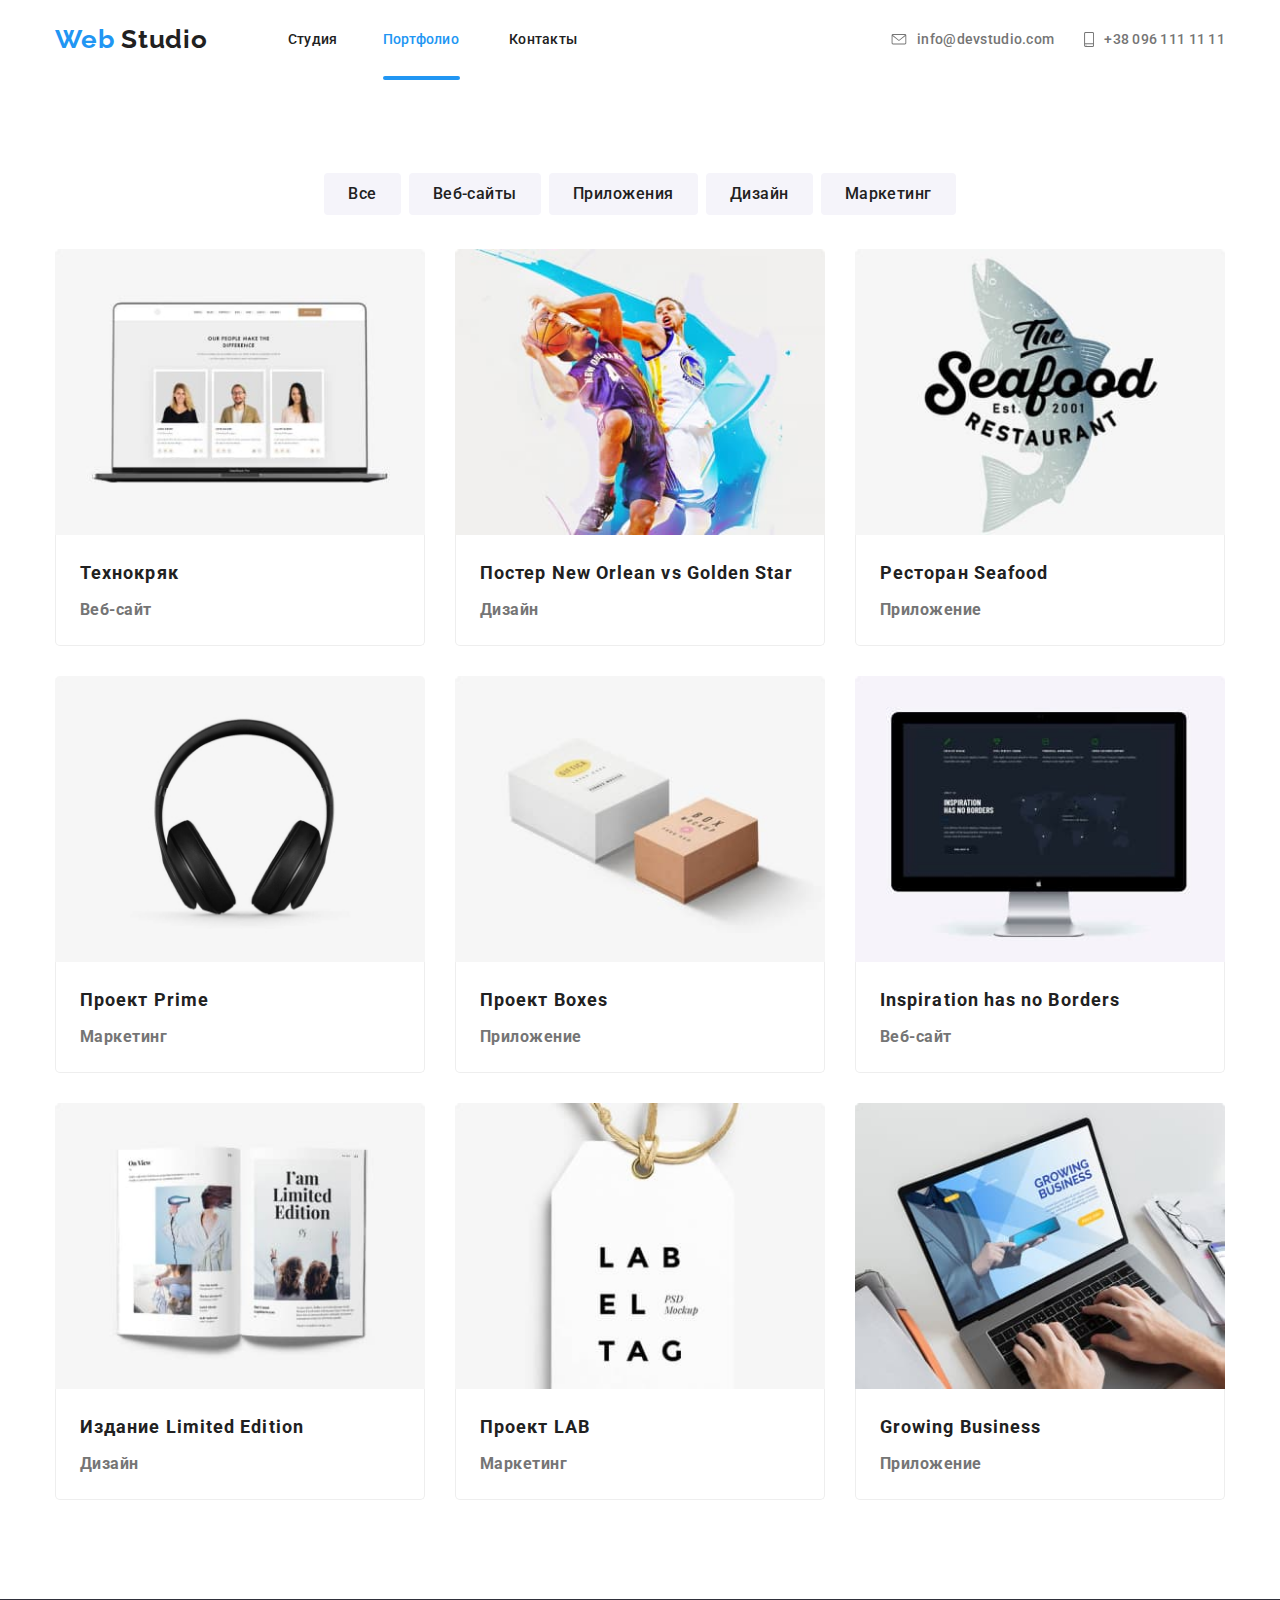
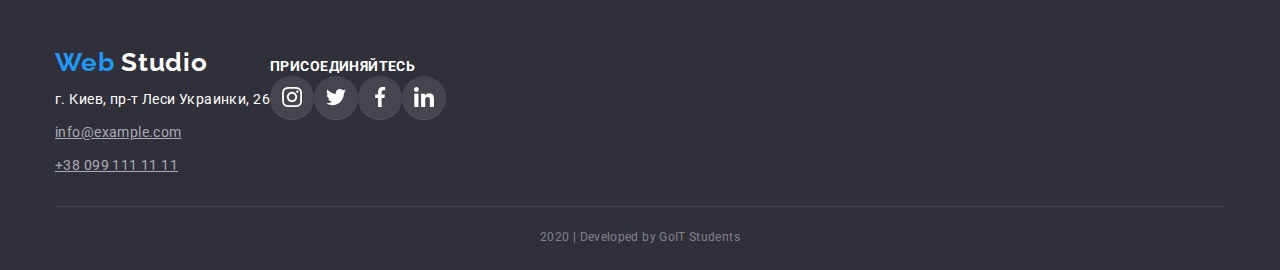
==== portfolio.html @ 47454bf3 "добавляет все файлы" ====
<!DOCTYPE html>
<html lang="ru">
  <head>
    <meta charset="UTF-8" />
    <meta name="viewport" content="width=device-width, initial-scale=1.0" />
    <title>Portfolio</title>
    <link
      href="https://fonts.googleapis.com/css?family=Raleway:700|Roboto:400,500,700,900&display=swap"
      rel="stylesheet"
    />
    <link
      rel="stylesheet"
      href="https://cdnjs.cloudflare.com/ajax/libs/modern-normalize/0.6.0/modern-normalize.min.css"
    />
    <link rel="stylesheet" href="./css/common.css" />
    <link rel="stylesheet" href="./css/portfolio.css" />
  </head>
  <body>
    <!-- Хедер -->
    <header>
      <div class="container navigation">
        <nav class="navigation">
          <a href="" class="logo">
            Web <span class="logo-studio">Studio</span></a
          >
          <ul class="site-nav">
            <li class="item studio">
              <a href="./index.html" class="link">Студия</a>
            </li>
            <li class="item portfolio">
              <a href="./portfolio.html" class="link current portfolio"
                >Портфолио</a
              >
            </li>
            <li class="item"><a href="" class="link">Контакты</a></li>
          </ul>
        </nav>
        <ul class="contact-nav">
          <li class="item mail">
            <a href="mailto:info@devstudio.com" class="link">
              <svg class="mail-icon">
                <use href="./images/sprite.svg#envelope"></use>
              </svg>
              info@devstudio.com
            </a>
          </li>
          <li class="item phone">
            <a href="tel:+380961111111" class="link">
              <svg class="phone-icon">
                <use href="./images/sprite.svg#smartphone"></use>
              </svg>
              +38 096 111 11 11
            </a>
          </li>
        </ul>
      </div>
    </header>

    <!-- main section -->
    <main>
      <section class="section">
        <div class="container main">
          <ul class="service-list">
            <li class="link"><button>Все</button></li>
            <li class="link"><button>Веб-сайты</button></li>
            <li class="link"><button>Приложения</button></li>
            <li class="link"><button>Дизайн</button></li>
            <li class="link"><button>Маркетинг</button></li>
          </ul>
          <ul class="project-list">
            <li class="project element">
              <a href="" class="link">
                <div class="project-thumb">
                  <img
                    src="./images/technokryak.jpg"
                    alt="фото сайта"
                    width="370"
                    height="294"
                    class="project-image"
                  />
                  <div class="project-overlay">
                    <p class="text">
                      Технокряк это современная площадка распространения
                      коронавируса. Компании используют эту платформу для
                      цифрового шпионажа и атак на защищённые сервера
                      конкурентов.
                    </p>
                  </div>
                </div>
                <div class="card content">
                  <h2 class="title">Технокряк</h2>
                  <p class="type">Веб-сайт</p>
                </div>
              </a>
            </li>
            <li class="project element">
              <a href="" class="link">
                <div class="project-thumb">
                  <img src="./images/poster.jpg" alt="спортивные команды"
                  width="370" height="294"" class="project-image" />
                  <div class="project-overlay">
                    <p class="text">
                      Lorem ipsum dolor sit amet consectetur adipisicing elit.
                      Ab, nostrum?
                    </p>
                  </div>
                </div>
                <div class="card content">
                  <h2 class="title">Постер New Orlean vs Golden Star</h2>
                  <p class="type">Дизайн</p>
                </div>
              </a>
            </li>
            <li class="project element">
              <a href="" class="link">
                <div class="project-thumb">
                  <img
                    src="./images/seafood.jpg"
                    alt="постер ресторана"
                    width="370"
                    height="294"
                    class="project-image"
                  />
                  <div class="project-overlay">
                    <p class="text">
                      Lorem ipsum dolor sit amet consectetur adipisicing elit.
                      Aspernatur, neque?
                    </p>
                  </div>
                </div>
                <div class="card content">
                  <h2 class="title">Ресторан Seafood</h2>
                  <p class="type">Приложение</p>
                </div>
              </a>
            </li>
            <li class="project element">
              <a href="" class="link">
                <div class="project-thumb">
                  <img
                    src="./images/prime.jpg"
                    alt="изображение наушников"
                    width="370"
                    height="294"
                    class="project-image"
                  />
                  <div class="project-overlay">
                    <p class="text">
                      Lorem ipsum dolor, sit amet consectetur adipisicing elit.
                      Non, aliquid.
                    </p>
                  </div>
                </div>
                <div class="card content">
                  <h2 class="title">Проект Prime</h2>
                  <p class="type">Маркетинг</p>
                </div>
              </a>
            </li>
            <li class="project element">
              <a href="" class="link">
                <div class="project-thumb">
                  <img
                    src="./images/boxes.jpg"
                    alt="изображение коробок"
                    width="370"
                    height="294"
                    class="project-image"
                  />
                  <div class="project-overlay">
                    <p class="text">
                      Lorem ipsum dolor, sit amet consectetur adipisicing elit.
                      Non, aliquid.
                    </p>
                  </div>
                </div>
                <div class="card content">
                  <h2 class="title">Проект Boxes</h2>
                  <p class="type">Приложение</p>
                </div>
              </a>
            </li>
            <li class="project element">
              <a href="" class="link">
                <div class="project-thumb">
                  <img
                    src="./images/inspiration.jpg"
                    alt="изображение монитора"
                    width="370"
                    height="294"
                    class="project-image"
                  />
                  <div class="project-overlay">
                    <p class="text">
                      Lorem ipsum dolor, sit amet consectetur adipisicing elit.
                      Non, aliquid.
                    </p>
                  </div>
                </div>
                <div class="card content">
                  <h2 class="title">Inspiration has no Borders</h2>
                  <p class="type">Веб-сайт</p>
                </div>
              </a>
            </li>
            <li class="project element">
              <a href="" class="link">
                <div class="project-thumb">
                  <img
                    src="./images/edition.jpg"
                    alt="изображение журнала"
                    width="370"
                    height="294"
                    class="project-image"
                  />
                  <div class="project-overlay">
                    <p class="text">
                      Lorem ipsum dolor, sit amet consectetur adipisicing elit.
                      Non, aliquid.
                    </p>
                  </div>
                </div>
                <div class="card content">
                  <h2 class="title">Издание Limited Edition</h2>
                  <p class="type">Дизайн</p>
                </div>
              </a>
            </li>
            <li class="project element">
              <a href="" class="link">
                <div class="project-thumb">
                  <img
                    src="./images/lab.jpg"
                    alt="изображение этикетки"
                    width="370"
                    height="294"
                    class="project-image"
                  />
                  <div class="project-overlay">
                    <p class="text">
                      Lorem ipsum dolor, sit amet consectetur adipisicing elit.
                      Non, aliquid.
                    </p>
                  </div>
                </div>
                <div class="card content">
                  <h2 class="title">Проект LAB</h2>
                  <p class="type">Маркетинг</p>
                </div>
              </a>
            </li>
            <li class="project element">
              <a href="" class="link">
                <div class="project-thumb">
                  <img
                    src="./images/business.jpg"
                    alt="изображение ноутбука"
                    width="370"
                    height="294"
                    class="project-image"
                  />
                  <div class="project-overlay">
                    <p class="text">
                      Lorem ipsum dolor, sit amet consectetur adipisicing elit.
                      Non, aliquid.
                    </p>
                  </div>
                </div>
                <div class="card content">
                  <h2 class="title">Growing Business</h2>
                  <p class="type">Приложение</p>
                </div>
              </a>
            </li>
          </ul>
        </div>
      </section>
    </main>

    <!-- Футер -->
    <footer>
      <div class="container">
        <div class="footer">
          <div class="address-box">
            <a href="" class="logo-footer"
              >Web <span class="logo-studio-footer">Studio</span></a
            >
            <address class="address">
              <span class="address-street"
                >г. Киев, пр-т Леси Украинки, 26</span
              >
              <a href="mailto:info@example.com" class="link"
                >info@example.com</a
              >
              <a href="tel:+380991111111" class="phone">+38 099 111 11 11</a>
            </address>
          </div>
          <div class="join-box">
            <b class="join">Присоединяйтесь</b>
            <ul class="join-social">
              <li>
                <a href="" aria-label="Ссылка на Instagram" class="link">
                  <div class="icon-detail footer">
                    <svg class="detail-social" width="20" height="20">
                      <use href="./images/sprite.svg#instagram"></use>
                    </svg>
                  </div>
                </a>
              </li>
              <li>
                <a href="" aria-label="Ссылка на Twitter" class="link">
                  <div class="icon-detail footer">
                    <svg class="detail-social" width="20" height="20">
                      <use href="./images/sprite.svg#twitter"></use>
                    </svg>
                  </div>
                </a>
              </li>
              <li>
                <a href="" aria-label="Ссылка на Facebook" class="link">
                  <div class="icon-detail footer">
                    <svg class="detail-social" width="20" height="20">
                      <use href="./images/sprite.svg#facebook"></use>
                    </svg>
                  </div>
                </a>
              </li>
              <li>
                <a href="" aria-label="Ссылка на LinkedIn" class="link">
                  <div class="icon-detail footer">
                    <svg class="detail-social" width="20" height="20">
                      <use href="./images/sprite.svg#linkedin"></use>
                    </svg>
                  </div>
                </a>
              </li>
            </ul>
          </div>
          <!-- <div>
              <b class="subscribe title">Подписаться на рассылку</b>
              <input type="text" placeholder="E-mail" />
              <button type="submit">Подписаться</button>
            </div> -->
        </div>
        <p class="bottom-text">2020 | Developed by GoIT Students</p>
      </div>
    </footer>
  </body>
</html>
---- css/common.css ----
:root {
  --main-bg-color: #ffffff;
  --secondary-bg-color: #f5f4fa;
  --primaty-text-color: #757575;
  --title-text-color: #212121;
  --white-text-color: #ffffff;
  --accent-bg-color: #2196f3;
  --footer-bg-color: #2f303a;
  --footer-main-color: rgba(255, 255, 255, 0.6);
  --footer-bottom-text: rgba(255, 255, 255, 0.4);
}

img {
  display: block;
  max-width: 100%;
  height: auto;
}

body {
  color: var(--primaty-text-color);
  font-family: Roboto, sans-serif;
}

footer {
  background-color: var(--footer-bg-color);
}

.container {
  margin-left: auto;
  margin-right: auto;
  width: 1200px;
  padding-left: 15px;
  padding-right: 15px;
  /* outline: 2px solid blue; */
}

/* header */

.container.navigation {
  display: flex;
  align-items: center;
}

.navigation .link.current {
  color: var(--accent-bg-color);
}

.item.studio {
  position: relative;
}

.link.current::after {
  position: absolute;
  bottom: 0;
  display: block;
  content: "";
  width: 47px;
  height: 4px;
  background-color: var(--accent-bg-color);
  border-radius: 4px;
}

.item.portfolio {
  position: relative;
}

.link.current.portfolio::after {
  position: absolute;
  bottom: 0;
  display: block;
  content: "";
  width: 77px;
  height: 4px;
  background-color: var(--accent-bg-color);
  border-radius: 4px;
}

.logo {
  padding-top: 24px;
  padding-bottom: 25px;

  color: var(--accent-bg-color);
  font-family: raleway, sans-serif;
  font-weight: 700;
  font-size: 26px;
  line-height: 1.19;
  letter-spacing: 0.03em;
  text-decoration: none;
}

.logo-studio {
  color: var(--title-text-color);
  font-family: raleway, sans-serif;
  font-weight: 700;
  font-size: 26px;
  line-height: 1.19;
  letter-spacing: 0.03em;
  text-decoration: none;
}

.navigation {
  display: flex;
}

.site-nav .link {
  display: inline-block;
  padding-top: 32px;
  padding-bottom: 32px;

  color: var(--title-text-color);
  text-decoration: none;

  transition: color 250ms cubic-bezier(0.4, 0, 0.2, 1);
}

.site-nav .link:hover,
.site-nav .link:focus {
  color: var(--accent-bg-color);
}

.site-nav {
  display: flex;
  margin-left: 80px;
  margin-top: 0px;
  margin-bottom: 0px;
  padding: 0px;
  list-style: none;

  font-weight: 500;
  font-size: 14px;
  line-height: 1.14;
  letter-spacing: 0.02em;
}

.site-nav .item.studio {
  margin-right: 45px;
}

.site-nav .item.portfolio {
  margin-right: 50px;
}

.contact-nav {
  display: flex;
  margin-top: 0px;
  margin-bottom: 0px;
  margin-left: auto;
  padding: 0px;
  align-items: center;

  font-weight: 500;
  font-size: 14px;
  line-height: 1.14;
  letter-spacing: 0.02em;
  list-style: none;
}

.contact-nav .link {
  align-items: center;
}

.contact-nav .item.mail {
  display: flex;
  margin-right: 30px;
  align-items: center;
}

.contact-nav .item.phone {
  display: flex;
}

.mail-icon {
  width: 16px;
  height: 11px;
  fill: currentColor;
  margin-right: 10px;
}

.phone-icon {
  width: 10px;
  height: 15px;
  fill: currentColor;
  margin-right: 10px;
}

.contact-nav .link {
  display: flex;
  color: var(--primaty-text-color);
  text-decoration: none;

  transition: background-color 250ms cubic-bezier(0.4, 0, 0.2, 1);
}

.contact-nav .link:hover,
.contact-nav .link:focus {
  color: var(--accent-bg-color);
}

/* footer */

.footer {
  display: flex;
  align-items: baseline;
  border-bottom: 1px solid rgba(255, 255, 255, 0.1);
}

.logo-footer {
  color: var(--accent-bg-color);
  font-family: raleway, sans-serif;
  font-weight: 700;
  font-size: 26px;
  line-height: 1.19;
  letter-spacing: 0.03em;
  text-decoration: none;
}

.logo-studio-footer {
  color: var(--white-text-color);
}

.address-box {
  display: block;
  padding-top: 48px;
  padding-bottom: 28px;
}

.address {
  margin-top: 10px;
}

.address-street {
  display: block;
  margin-bottom: 9px;

  color: var(--white-text-color);
  font-style: normal;
  font-weight: 400;
  font-size: 14px;
  line-height: 1.71;
  letter-spacing: 0.03em;
}

.address .link {
  display: inline-block;
  margin-bottom: 9px;

  color: var(--footer-main-color);
  font-style: normal;
  font-weight: 400;
  font-size: 14px;
  line-height: 1.71;
  letter-spacing: 0.03em;
}

.address .phone {
  display: block;

  color: var(--footer-main-color);
  font-style: normal;
  font-weight: 400;
  font-size: 14px;
  line-height: 1.71;
  letter-spacing: 0.03em;
}

.join {
  margin-bottom: 21px;

  color: var(--white-text-color);
  font-weight: bold;
  font-size: 14px;
  line-height: 1.14;
  letter-spacing: 0.03em;
  text-transform: uppercase;
}

.join-social {
  display: flex;
  margin: 0px;
  padding: 0px;
  list-style: none;
}

.join-social .link {
  text-decoration: none;

  transition: background-color 250ms cubic-bezier(0.4, 0, 0.2, 1);
}

.join-social .link:hover {
  fill: var(--accent-bg-color);
}

.icon-detail.footer {
  display: flex;
  width: 44px;
  height: 44px;
  color: var(--white-text-color);
  background-color: rgba(255, 255, 255, 0.1);
  align-items: center;
  justify-content: center;
  border-radius: 50%;

  transition: background-color 250ms cubic-bezier(0.4, 0, 0.2, 1),
    color 250ms cubic-bezier(0.4, 0, 0.2, 1);
}

.icon-detail:hover,
.icon-detail:focus {
  color: var(--white-text-color);
  background-color: var(--accent-bg-color);
}

.detail-social {
  fill: currentColor;
}

.bottom-text {
  display: block;
  margin: 0px;
  padding-top: 18px;
  padding-bottom: 21px;

  color: var(--footer-bottom-text);
  font-weight: 400;
  font-size: 12px;
  line-height: 2;
  text-align: center;
  letter-spacing: 0.03em;
}
---- css/portfolio.css ----
:root {
  --main-bg-color: #ffffff;
  --secondary-bg-color: #f5f4fa;
  --primaty-text-color: #757575;
  --title-text-color: #212121;
  --white-text-color: #ffffff;
  --accent-bg-color: #2196f3;
  --footer-bg-color: #2f303a;
  --footer-main-color: rgba(255, 255, 255, 0.6);
  --footer-bottom-text: rgba(255, 255, 255, 0.4);
}

/* button */

button {
  display: inline-block;
  border-radius: 4px;
  padding: 6px 22px;
  border-color: transparent;

  color: var(--title-text-color);
  background-color: var(--secondary-bg-color);
  font-family: inherit;
  font-weight: 500;
  font-size: 16px;
  line-height: 1.62;
  text-align: center;
  letter-spacing: 0.03em;

  transition: background-color 250ms cubic-bezier(0.4, 0, 0.2, 1),
    color 250ms cubic-bezier(0.4, 0, 0.2, 1);
}

button:hover,
button:focus {
  background-color: var(--accent-bg-color);
  color: var(--white-text-color);
  border-color: transparent;
  cursor: pointer;
}

.container.main {
  padding-top: 93px;
  padding-bottom: 99px;
}

/* services */

.service-list {
  display: flex;
  align-items: center;
  justify-content: center;
  border-radius: 4px;

  margin: 0px;
  padding: 0px;

  margin-bottom: 34px;
  list-style: none;
}

.service-list .link:not(:last-child) {
  margin-right: 8px;
}

/* projects */

.project-list {
  display: flex;
  flex-wrap: wrap;

  margin: 0px;
  padding: 0px;
  list-style: none;
}

.project.element {
  width: calc((100% - 60px) / 3);
  margin-right: 30px;
  margin-bottom: 30px;
  border-top-left-radius: 5px;
  border-top-right-radius: 5px;

  transition: box-shadow 250ms cubic-bezier(0.4, 0, 0.2, 1);
}

.project.element:nth-child(3n) {
  margin-right: 0px;
}

.project.element:nth-last-child(-n + 3) {
  margin-bottom: 0px;
}

.project-list .project-image {
  display: block;
}
.project.element:hover,
.project.element:focus {
  box-shadow: 1px 4px 6px rgba(0, 0, 0, 0.16), 0px 4px 4px rgba(0, 0, 0, 0.06),
    0px 1px 1px rgba(0, 0, 0, 0.12);
}

.card.content {
  padding: 20px 24px;
  border-left: 1px solid #eeeeee;
  border-right: 1px solid #eeeeee;
  border-bottom: 1px solid #eeeeee;
  border-bottom-right-radius: 5px;
  border-bottom-left-radius: 5px;
}

.project-list .title {
  display: inline-block;
  margin: 0px;
  margin-bottom: 4px;

  color: var(--title-text-color);
  font-weight: 700;
  font-size: 18px;
  line-height: 2;
  letter-spacing: 0.06em;
}

.project-list .link {
  display: inline-block;
  text-decoration: none;
}

.project-list .type {
  margin: 0px;

  color: var(--primaty-text-color);
  font-weight: 700;
  font-size: 16px;
  line-height: 1.87;
  letter-spacing: 0.03em;
}

.project-thumb {
  position: relative;
  overflow: hidden;
}

.project-overlay {
  position: absolute;
  top: 0;
  left: 0;
  width: 100%;
  height: 100%;

  background-color: rgba(33, 150, 243, 0.9);

  transform: translateY(100%);
  opacity: 0;
  transition: transform 250ms cubic-bezier(0.4, 0, 0.2, 1),
    opacity 250ms cubic-bezier(0.4, 0, 0.2, 1);
}

.project.element:hover .project-overlay {
  transform: translateY(0);
  opacity: 1;
}

.project-list .text {
  position: absolute;
  width: 100%;
  height: 100%;
  bottom: 0;
  margin: 0px;
  padding: 63px 24px;
  opacity: 1;

  color: var(--white-text-color);

  font-weight: 400;
  font-size: 18px;
  line-height: 1.56;
  letter-spacing: 0.03em;

  transition: opacity 250ms cubic-bezier(0.4, 0, 0.2, 1);
}
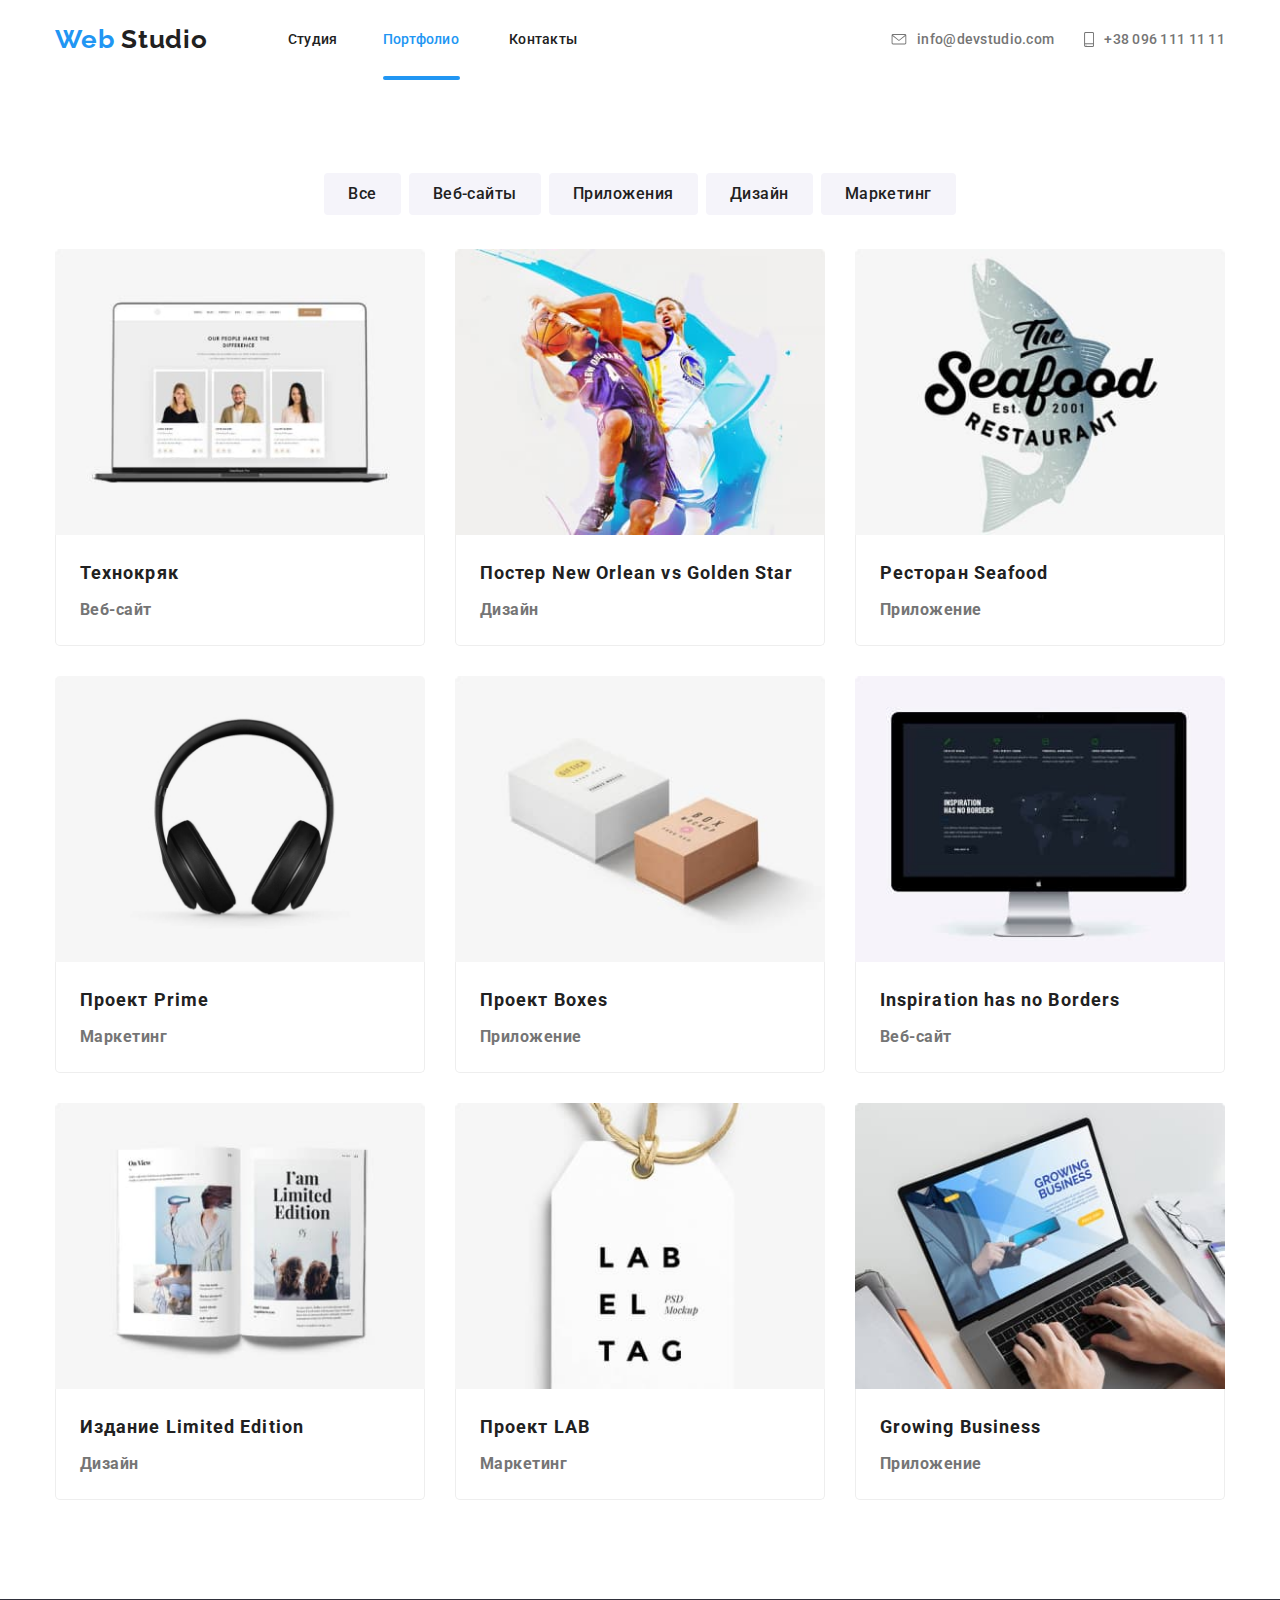
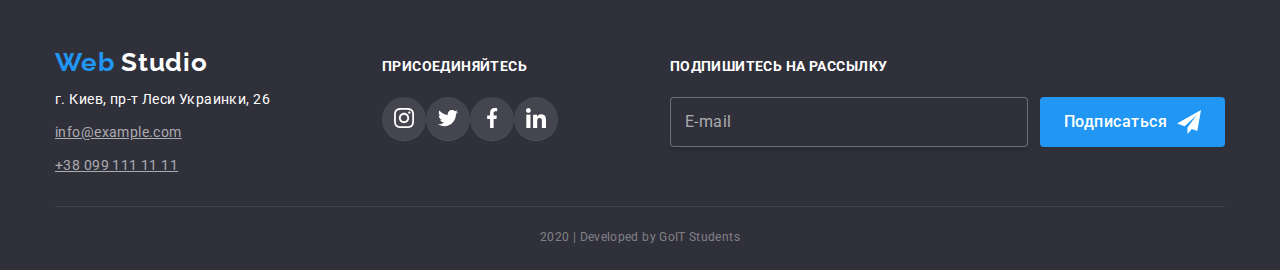
==== commit 915592fd: "добавляет кнопку закрыть" ====
--- a/portfolio.html
+++ b/portfolio.html
@@ -336,11 +336,18 @@
               </li>
             </ul>
           </div>
-          <!-- <div>
-              <b class="subscribe title">Подписаться на рассылку</b>
-              <input type="text" placeholder="E-mail" />
-              <button type="submit">Подписаться</button>
-            </div> -->
+          <div class="subscribtion-box">
+            <b class="subscribe-title">Подпишитесь на рассылку</b>
+            <div class="subscribtion">
+              <input type="email" name="mail" id="mail" placeholder="E-mail" />
+              <button type="submit" class="button-footer">
+                Подписаться
+                <svg class="icon-send" width="24" height="24">
+                  <use href="./images/sprite.svg#icon-send"></use>
+                </svg>
+              </button>
+            </div>
+          </div>
         </div>
         <p class="bottom-text">2020 | Developed by GoIT Students</p>
       </div>
--- a/css/common.css
+++ b/css/common.css
@@ -201,6 +201,7 @@
 .footer {
   display: flex;
   align-items: baseline;
+  justify-content: space-between;
   border-bottom: 1px solid rgba(255, 255, 255, 0.1);
 }
 
@@ -264,8 +265,6 @@
 }
 
 .join {
-  margin-bottom: 21px;
-
   color: var(--white-text-color);
   font-weight: bold;
   font-size: 14px;
@@ -277,6 +276,7 @@
 .join-social {
   display: flex;
   margin: 0px;
+  margin-top: 21px;
   padding: 0px;
   list-style: none;
 }
@@ -313,6 +313,70 @@
 
 .detail-social {
   fill: currentColor;
+}
+
+.subscribtion-box {
+  display: block;
+}
+
+.subscribtion {
+  display: flex;
+  margin-top: 21px;
+}
+
+.subscribtion input[type="email"] {
+  width: 358px;
+  height: 50px;
+
+  border: 1px solid rgba(255, 255, 255, 0.3);
+  box-shadow: 0px 4px 4px rgba(0, 0, 0, 0.15);
+  border-radius: 4px;
+  background-color: var(--footer-bg-color);
+}
+
+.subscribtion input::placeholder {
+  font-weight: normal;
+  font-size: 16px;
+  line-height: 1.87;
+
+  align-items: center;
+  letter-spacing: 0.03em;
+  padding: 18px 12px;
+
+  color: rgba(255, 255, 255, 0.6);
+}
+
+.subscribe-title {
+  color: var(--white-text-color);
+  font-weight: bold;
+  font-size: 14px;
+  line-height: 1.14;
+  letter-spacing: 0.03em;
+  text-transform: uppercase;
+}
+
+.icon-send {
+  margin-left: 10px;
+}
+
+.button-footer {
+  display: flex;
+
+  border-radius: 4px;
+  padding: 6px 22px;
+  border-color: transparent;
+  margin-left: 12px;
+  justify-content: center;
+  align-items: center;
+
+  color: var(--white-text-color);
+  background-color: var(--accent-bg-color);
+  font-family: inherit;
+  font-weight: 500;
+  font-size: 16px;
+  line-height: 1.62;
+  text-align: center;
+  letter-spacing: 0.03em;
 }
 
 .bottom-text {
